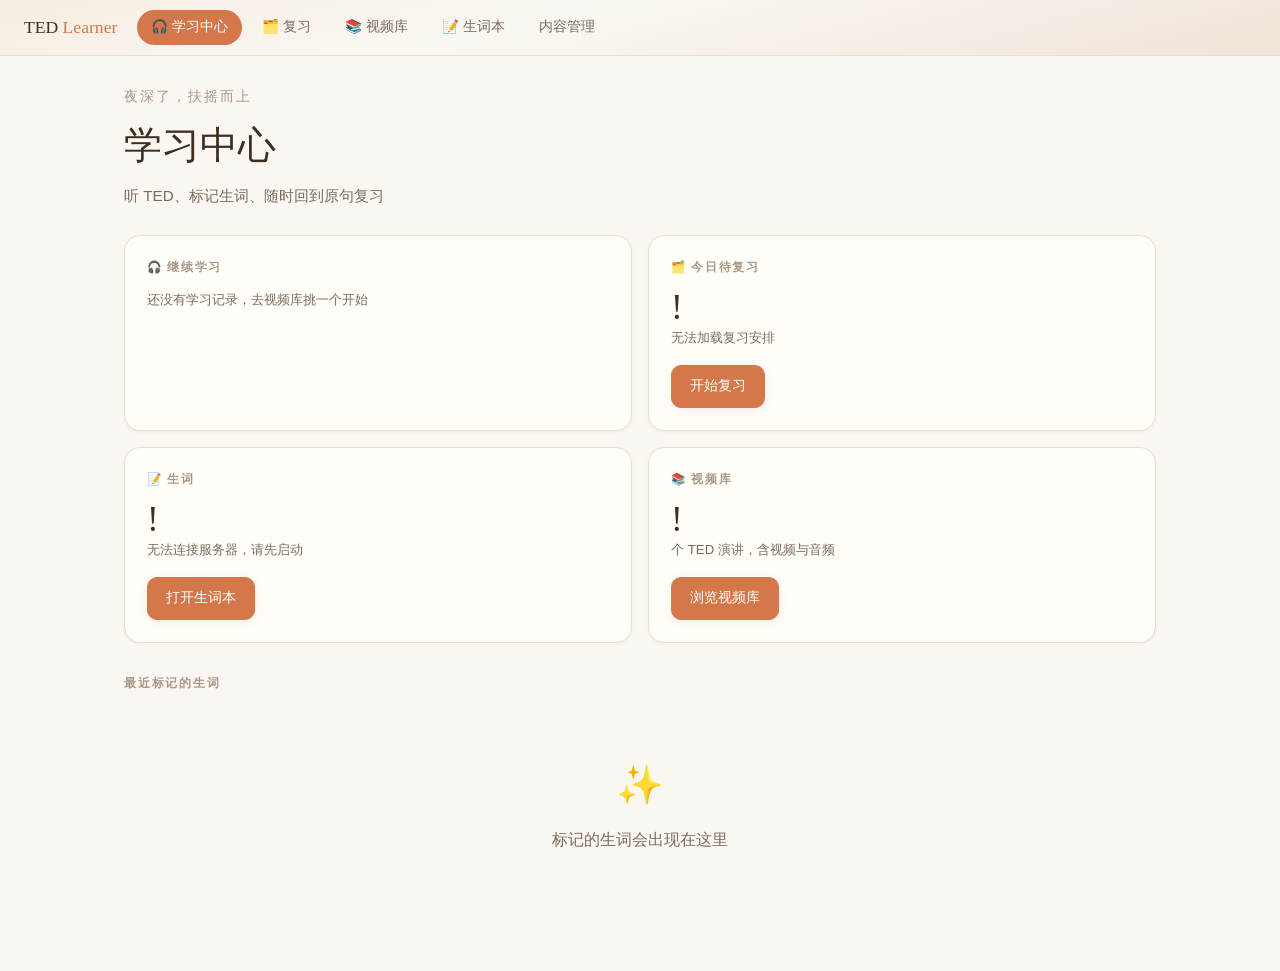
==== index.html @ 785b240b "发布英语学习平台现有功能（不含内部规划与进度文档）" ====
<!DOCTYPE html>
<html lang="zh-CN">
<head>
<meta charset="UTF-8">
<meta name="viewport" content="width=device-width, initial-scale=1.0">
<title>学习中心 · TED Learner</title>
<link rel="stylesheet" href="./assets/common.css">
<style>
.hero {
  margin-bottom: 26px;
}
.hero .greet {
  font-size: 0.85rem; color: var(--text-tertiary);
  text-transform: uppercase; letter-spacing: 2px;
  margin-bottom: 6px;
}
.hero h1 {
  font-family: Georgia, serif;
  font-size: 2.4rem; font-weight: 400;
  margin: 0 0 6px;
}
.hero p {
  color: var(--text-secondary);
  font-size: 0.95rem; margin: 0;
}

.dash-grid {
  display: grid;
  grid-template-columns: repeat(2, 1fr);
  gap: 16px;
  margin-bottom: 30px;
}
.dash-card {
  padding: 22px;
  display: flex; flex-direction: column;
}
.dash-card .dc-label {
  font-size: 0.72rem; color: var(--text-tertiary);
  text-transform: uppercase; letter-spacing: 1.6px;
  margin-bottom: 12px; font-weight: 600;
}
.dash-card .dc-title {
  font-family: Georgia, serif;
  font-size: 1.25rem; line-height: 1.35;
  margin-bottom: 6px;
}
.dash-card .dc-sub {
  font-size: 0.83rem; color: var(--text-secondary);
  margin-bottom: 16px;
}
.dash-card .dc-actions {
  margin-top: auto;
  display: flex; gap: 8px; flex-wrap: wrap;
}
.dash-card .dc-big {
  font-family: Georgia, serif;
  font-size: 2.2rem; line-height: 1.1;
}
.pos-chip {
  display: inline-block;
  font-size: 0.75rem; color: var(--accent);
  background: var(--accent-soft);
  padding: 2px 10px; border-radius: 10px;
  margin-bottom: 14px;
  font-variant-numeric: tabular-nums;
}

.section-label {
  font-size: 0.78rem; color: var(--text-tertiary);
  text-transform: uppercase; letter-spacing: 1.8px;
  font-weight: 600;
  margin-bottom: 12px;
}
.recent-list {
  display: flex; flex-direction: column; gap: 10px;
}
.recent-item {
  display: flex; align-items: center; gap: 14px;
  padding: 14px 20px;
  text-decoration: none; color: var(--text);
}
.recent-item:hover { border-color: var(--accent); box-shadow: var(--shadow-md); }
.recent-item .r-word {
  font-family: Georgia, serif;
  font-size: 1.1rem;
  flex: 0 0 150px;
}
.recent-item .r-sentence {
  font-size: 0.83rem; color: var(--text-secondary);
  flex: 1; min-width: 0;
  overflow: hidden; text-overflow: ellipsis; white-space: nowrap;
}
.recent-item .r-pos {
  font-size: 0.75rem; color: var(--text-tertiary);
  font-variant-numeric: tabular-nums;
  white-space: nowrap;
}

@media (max-width: 860px) {
  .dash-grid { grid-template-columns: 1fr; }
}
</style>
</head>
<body>

<div class="page">
  <div class="hero">
    <div class="greet" id="greet"></div>
    <h1>学习中心</h1>
    <p>听 TED、标记生词、随时回到原句复习</p>
  </div>

  <div class="dash-grid">
    <!-- Continue -->
    <div class="panel dash-card">
      <div class="dc-label">🎧 继续学习</div>
      <div id="continueBox">
        <div class="dc-sub" style="margin-bottom:0">还没有学习记录，去视频库挑一个开始</div>
      </div>
    </div>

    <!-- Review -->
    <div class="panel dash-card">
      <div class="dc-label">🗂️ 今日待复习</div>
      <div class="dc-big" id="reviewDue">–</div>
      <div class="dc-sub" id="reviewSub">个单词等着复习</div>
      <div class="dc-actions">
        <a class="btn btn-primary" href="./review.html">开始复习</a>
      </div>
    </div>

    <!-- Vocab -->
    <div class="panel dash-card">
      <div class="dc-label">📝 生词</div>
      <div class="dc-big" id="vocabTotal">–</div>
      <div class="dc-sub" id="vocabSub">个生词记录</div>
      <div class="dc-actions">
        <a class="btn btn-primary" href="./vocab.html">打开生词本</a>
      </div>
    </div>

    <!-- Library -->
    <div class="panel dash-card">
      <div class="dc-label">📚 视频库</div>
      <div class="dc-big" id="libraryTotal">–</div>
      <div class="dc-sub">个 TED 演讲，含视频与音频</div>
      <div class="dc-actions">
        <a class="btn btn-primary" href="./library.html">浏览视频库</a>
      </div>
    </div>
  </div>

  <div class="section-label">最近标记的生词</div>
  <div class="recent-list" id="recentList">
    <div class="empty-state"><div class="empty-icon">✨</div><div>标记的生词会出现在这里</div></div>
  </div>
</div>

<script src="./assets/common.js"></script>
<script>
// ----- Greeting -----
var h = new Date().getHours();
var greet = h < 6 ? '夜深了' : h < 12 ? '早上好' : h < 18 ? '下午好' : '晚上好';
document.getElementById('greet').textContent = greet + '，扶摇而上';

// ----- Continue learning (localStorage) -----
function renderContinue() {
  var last = null;
  try {
    last = JSON.parse(localStorage.getItem('ted:last') || 'null');
  } catch (e) {}
  var box = document.getElementById('continueBox');
  if (!last || !last.slug) return;

  var resumeUrl = './player.html?video=' + encodeURIComponent(last.slug) +
                  '&t=' + Math.floor(last.t || 0);
  var restartUrl = './player.html?video=' + encodeURIComponent(last.slug);
  box.innerHTML =
    '<div class="dc-title">' + App.escapeHtml(last.title || last.slug) + '</div>' +
    '<div class="pos-chip">上次听到 ' + App.fmtTime(last.t || 0) + '</div>' +
    '<div class="dc-actions">' +
      '<a class="btn btn-primary" href="' + resumeUrl + '">▶ 继续学习</a>' +
      '<a class="btn" href="' + restartUrl + '">从头开始</a>' +
    '</div>';
}

// ----- Vocab data -----
function ctxLink(e) {
  return './player.html?video=' + encodeURIComponent(e.slug) +
         '&t=' + Math.floor(e.t);
}

App.getVocab().then(function (entries) {
  document.getElementById('vocabTotal').textContent = entries.length;
  var distinct = {};
  entries.forEach(function (e) { distinct[e.word.toLowerCase()] = true; });
  document.getElementById('vocabSub').textContent =
    entries.length + ' 个记录 · ' + Object.keys(distinct).length + ' 个不同单词';

  var list = document.getElementById('recentList');
  if (entries.length === 0) return;

  var recent = entries.slice().sort(function (a, b) {
    return (b.created || '').localeCompare(a.created || '');
  }).slice(0, 6);

  var html = '';
  recent.forEach(function (e) {
    html += '<a class="panel recent-item" href="' + ctxLink(e) + '">' +
      '<span class="r-word">' + App.escapeHtml(e.word) + '</span>' +
      '<span class="r-sentence">' + App.escapeHtml(e.sentence || '') + '</span>' +
      '<span class="r-pos">' + App.fmtTime(e.t) + '</span>' +
    '</a>';
  });
  list.innerHTML = html;
}).catch(function () {
  document.getElementById('vocabTotal').textContent = '!';
  document.getElementById('vocabSub').textContent = '无法连接服务器，请先启动';
});

App.getReview().then(function (data) {
  var stats = data.stats || {};
  document.getElementById('reviewDue').textContent = stats.due_today || 0;
  var sub = document.getElementById('reviewSub');
  if (!stats.total) sub.textContent = '先在字幕中标记想学的单词';
  else if (stats.due_today) sub.textContent = '个单词今天需复习 · ' + stats.due + ' 个现在可复习';
  else if (stats.next_due_at) sub.textContent = '下次复习：' + new Date(stats.next_due_at).toLocaleString('zh-CN');
  else sub.textContent = '目前没有待复习单词';
}).catch(function () {
  document.getElementById('reviewDue').textContent = '!';
  document.getElementById('reviewSub').textContent = '无法加载复习安排';
});

App.apiGet('/api/videos').then(function (data) {
  document.getElementById('libraryTotal').textContent = data.videos.length;
}).catch(function () { document.getElementById('libraryTotal').textContent = '!'; });

renderContinue();
</script>
</body>
</html>
---- assets/common.css ----
/* ===== TedLib shared theme variables (warm / cool) ===== */
:root {
  --bg: #faf7f2;
  --bg-secondary: #f3efe8;
  --card-bg: #fffdf8;
  --card-hover: #fffefc;
  --text: #3d2e1f;
  --text-secondary: #7a6b5c;
  --text-tertiary: #a89885;
  --accent: #d4784c;
  --accent-hover: #c06840;
  --accent-glow: rgba(212, 120, 76, 0.12);
  --accent-soft: rgba(212, 120, 76, 0.08);
  --border: #e8dfd3;
  --border-hover: #d4c8b6;
  --tag-bg: #f3efe8;
  --tag-text: #8b7355;
  --shadow-sm: 0 1px 3px rgba(61, 46, 31, 0.06);
  --shadow-md: 0 4px 16px rgba(61, 46, 31, 0.08);
  --shadow-lg: 0 12px 40px rgba(61, 46, 31, 0.10);
  --grain-opacity: 0.03;
  --gradient-header: linear-gradient(165deg, #f5ede0 0%, #faf7f2 40%, #efe5d8 100%);
  --card-badge-bg: rgba(212, 120, 76, 0.1);
  --card-badge-text: #b85d30;
  --highlight-bg: rgba(212, 120, 76, 0.12);
  --highlight-border: #d4784c;
}
[data-theme="cool"] {
  --bg: #0c0e14;
  --bg-secondary: #12151d;
  --card-bg: #181b25;
  --card-hover: #1c1f2a;
  --text: #e2e4eb;
  --text-secondary: #9398a8;
  --text-tertiary: #62687a;
  --accent: #8bafe0;
  --accent-hover: #7a9fd4;
  --accent-glow: rgba(139, 175, 224, 0.10);
  --accent-soft: rgba(139, 175, 224, 0.06);
  --border: #222636;
  --border-hover: #2e3348;
  --tag-bg: #1e2230;
  --tag-text: #8a90a8;
  --shadow-sm: 0 1px 3px rgba(0, 0, 0, 0.18);
  --shadow-md: 0 4px 16px rgba(0, 0, 0, 0.25);
  --shadow-lg: 0 12px 40px rgba(0, 0, 0, 0.35);
  --grain-opacity: 0.04;
  --gradient-header: linear-gradient(165deg, #141820 0%, #0c0e14 40%, #10141e 100%);
  --card-badge-bg: rgba(139, 175, 224, 0.12);
  --card-badge-text: #8bafe0;
  --highlight-bg: rgba(139, 175, 224, 0.12);
  --highlight-border: #8bafe0;
}

/* ===== Base ===== */
*, *::before, *::after { box-sizing: border-box; }
[hidden] { display: none !important; }
html { scroll-behavior: smooth; }
body {
  margin: 0;
  font-family: -apple-system, BlinkMacSystemFont, 'Segoe UI', sans-serif;
  background: var(--bg);
  color: var(--text);
  line-height: 1.65;
  font-weight: 400;
  transition: background 0.5s ease, color 0.5s ease;
  -webkit-font-smoothing: antialiased;
}

/* ===== Shared navigation ===== */
.app-nav {
  position: sticky; top: 0; z-index: 100;
  display: flex; align-items: center; gap: 6px;
  padding: 10px 24px;
  background: var(--gradient-header);
  border-bottom: 1px solid var(--border);
  transition: background 0.5s ease, border-color 0.5s ease;
  overflow-x: auto;
}
.app-nav .brand {
  font-family: Georgia, serif;
  font-size: 1.1rem; font-weight: 400;
  color: var(--text); text-decoration: none;
  margin-right: 14px; white-space: nowrap;
}
.app-nav .brand span { color: var(--accent); }
.app-nav .nav-link {
  color: var(--text-secondary); text-decoration: none;
  font-size: 0.86rem; font-weight: 500;
  padding: 6px 14px; border-radius: 18px;
  transition: all 0.25s ease;
  white-space: nowrap;
}
.app-nav .nav-link:hover { background: var(--accent-soft); color: var(--text); }
.app-nav .nav-link.active { background: var(--accent); color: #fff; }
.app-nav .nav-spacer { flex: 1; }

/* ===== Page scaffold ===== */
.page {
  max-width: 1080px;
  margin: 0 auto;
  padding: 30px 24px 70px;
}
.page-title {
  font-family: Georgia, serif;
  font-size: 2.1rem; font-weight: 400;
  margin: 0 0 4px;
}
.page-sub {
  color: var(--text-secondary);
  font-size: 0.92rem;
  margin: 0 0 26px;
}

/* ===== Panels & buttons ===== */
.panel {
  background: var(--card-bg);
  border: 1px solid var(--border);
  border-radius: 16px;
  box-shadow: var(--shadow-sm);
  transition: border-color 0.3s ease, box-shadow 0.3s ease;
}
.btn {
  display: inline-flex; align-items: center; gap: 6px;
  padding: 9px 18px;
  border: 1px solid var(--border);
  border-radius: 10px;
  background: transparent; color: var(--text);
  font-family: inherit; font-size: 0.85rem; font-weight: 500;
  cursor: pointer; text-decoration: none;
  transition: all 0.25s ease;
}
.btn:hover { border-color: var(--accent); background: var(--accent-soft); transform: translateY(-1px); }
.btn-primary {
  background: var(--accent); border-color: var(--accent);
  color: #fff; box-shadow: 0 2px 8px var(--accent-glow);
}
.btn-primary:hover { background: var(--accent-hover); border-color: var(--accent-hover); }

/* ===== Form bits ===== */
.search-input {
  padding: 10px 18px;
  border: 1px solid var(--border);
  border-radius: 22px;
  background: var(--card-bg); color: var(--text);
  font-family: inherit; font-size: 0.88rem;
  width: 280px; max-width: 100%;
  transition: border-color 0.25s ease;
}
.search-input:focus { outline: none; border-color: var(--accent); }
.mini-toggle {
  padding: 8px 16px;
  border: 1px solid var(--border);
  border-radius: 20px;
  background: var(--card-bg); color: var(--text);
  font-family: inherit; font-size: 0.83rem;
  cursor: pointer; white-space: nowrap;
  transition: all 0.25s ease;
}
.mini-toggle:hover { border-color: var(--accent); background: var(--accent-soft); }

/* ===== Highlight in context sentences ===== */
mark {
  background: var(--highlight-bg);
  color: inherit;
  border-radius: 3px;
  padding: 0 2px;
}

/* ===== Empty state ===== */
.empty-state {
  text-align: center;
  color: var(--text-secondary);
  padding: 48px 24px;
}
.empty-state .empty-icon { font-size: 2.4rem; margin-bottom: 10px; }

/* ===== Grain overlay (same texture as player) ===== */
body.grain::after {
  content: '';
  position: fixed; inset: 0; pointer-events: none; z-index: 9999;
  opacity: var(--grain-opacity);
  background-image: url("data:image/svg+xml,%3Csvg viewBox='0 0 256 256' xmlns='http://www.w3.org/2000/svg'%3E%3Cfilter id='n'%3E%3CfeTurbulence type='fractalNoise' baseFrequency='0.85' numOctaves='4' stitch='stitch'/%3E%3C/filter%3E%3Crect width='100%25' height='100%25' filter='url(%23n)'/%3E%3C/svg%3E");
  transition: opacity 0.5s ease;
}
/* Dictionary blocks used by the player and vocabulary book. */
.dict-source { font-size: .72rem; color: var(--text-tertiary); margin-bottom: 8px; }
.dict-field { display: flex; gap: 8px; margin: 6px 0; font-size: .81rem; line-height: 1.45; }
.dict-label { flex: 0 0 34px; color: var(--text-tertiary); }
.dict-field > span:last-child { min-width: 0; overflow-wrap: anywhere; white-space: normal; }
.dict-error { color: #b34838; font-size: .8rem; line-height: 1.4; }
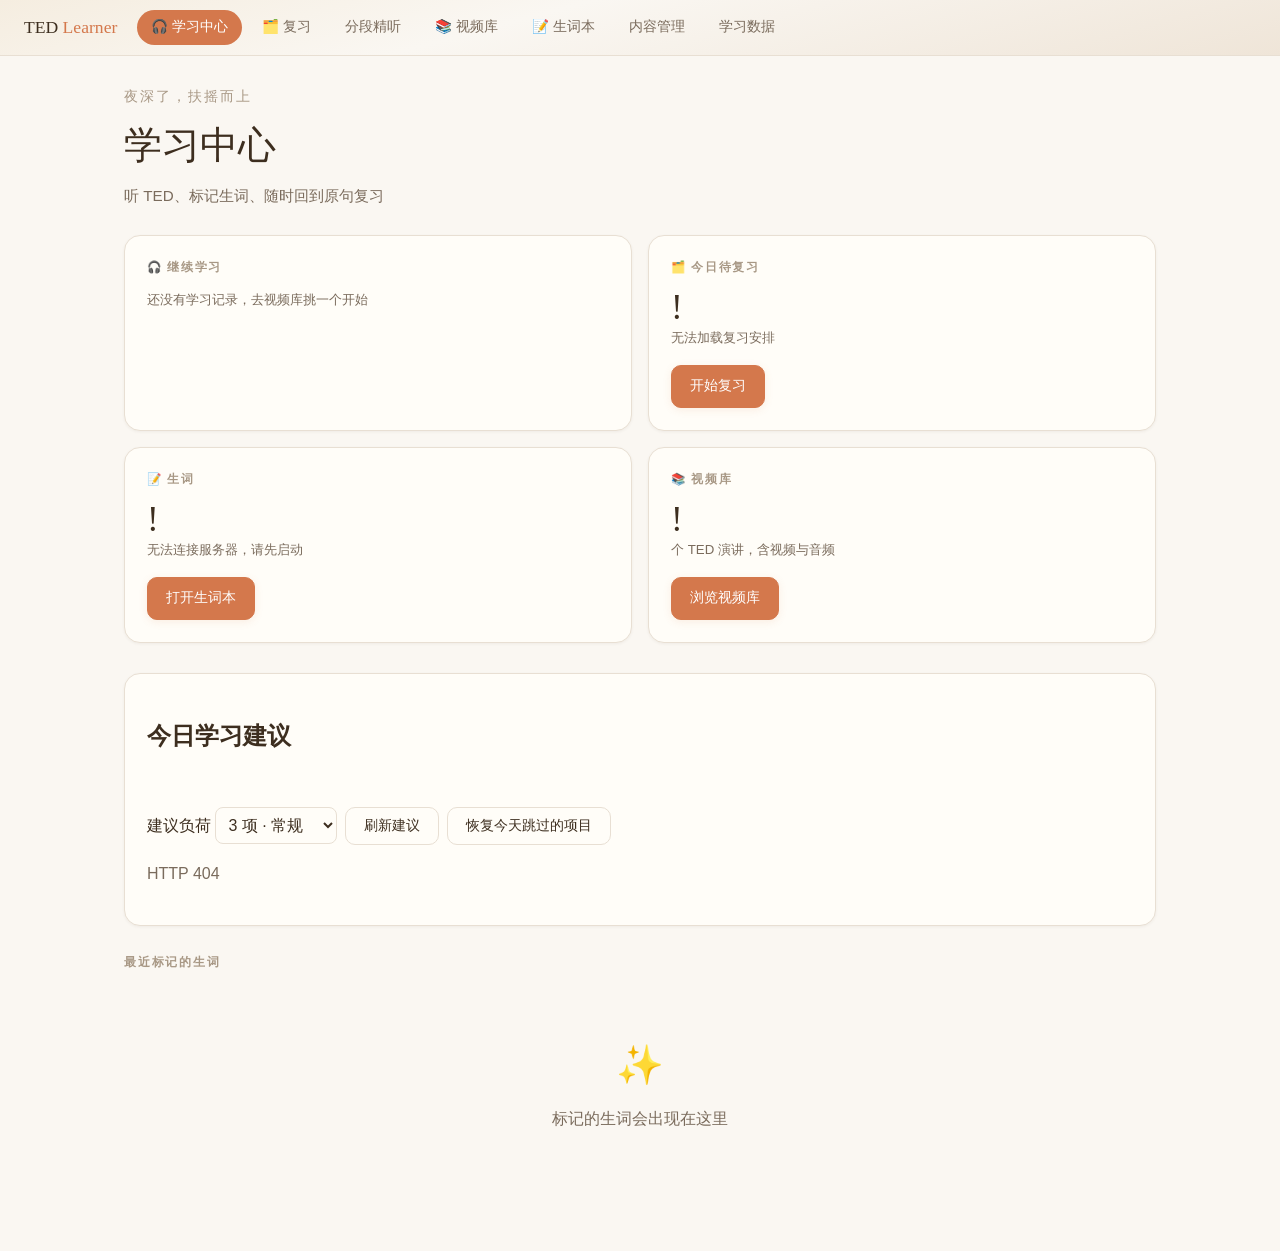
==== commit 7f146eed: "迭代六：实现每日学习建议与语境复习闭环" ====
--- a/index.html
+++ b/index.html
@@ -150,6 +150,7 @@
     </div>
   </div>
 
+  <section class="panel dash-card" id="dailyPlan"><h2>今日学习建议</h2><p id="planProgress"></p><div class="dc-actions"><label>建议负荷 <select id="planQuota" aria-label="建议负荷"><option value="1">1 项 · 轻量</option><option value="3" selected>3 项 · 常规</option><option value="5">5 项 · 进阶</option><option value="10">10 项 · 充足</option></select></label><button class="btn" id="refreshPlan">刷新建议</button><button class="btn" id="restoreSkipped" disabled>恢复今天跳过的项目</button></div><div id="planItems"></div><p id="planStatus" role="status" aria-live="polite"></p></section>
   <div class="section-label">最近标记的生词</div>
   <div class="recent-list" id="recentList">
     <div class="empty-state"><div class="empty-icon">✨</div><div>标记的生词会出现在这里</div></div>
@@ -157,6 +158,7 @@
 </div>
 
 <script src="./assets/common.js"></script>
+<script src="./assets/study-plan.js"></script>
 <script>
 // ----- Greeting -----
 var h = new Date().getHours();
--- a/assets/common.css
+++ b/assets/common.css
@@ -55,6 +55,11 @@
 /* ===== Base ===== */
 *, *::before, *::after { box-sizing: border-box; }
 [hidden] { display: none !important; }
+.word-audio { display: flex; align-items: center; gap: 10px; flex-wrap: wrap; }
+.pronunciation-control { display: inline-flex; align-items: center; gap: 8px; flex-wrap: wrap; }
+.pronunciation-btn { border: 1px solid var(--border); border-radius: 8px; padding: 5px 10px; background: var(--card-bg); color: var(--text); font: inherit; font-size: .8rem; cursor: pointer; white-space: nowrap; }
+.pronunciation-btn:hover, .pronunciation-btn:focus-visible { border-color: var(--accent); background: var(--accent-soft); }
+.pronunciation-status { font-size: .75rem; color: var(--text-secondary); overflow-wrap: anywhere; }
 html { scroll-behavior: smooth; }
 body {
   margin: 0;
@@ -94,6 +99,7 @@
 .app-nav .nav-link:hover { background: var(--accent-soft); color: var(--text); }
 .app-nav .nav-link.active { background: var(--accent); color: #fff; }
 .app-nav .nav-spacer { flex: 1; }
+.plan-item{padding:18px 0;border-top:1px solid var(--border)}.plan-item h3{margin:0 0 8px}.plan-item p,#planProgress,#planStatus{color:var(--text-secondary);overflow-wrap:anywhere}.plan-item .btn{margin-right:8px;margin-bottom:8px}#dailyPlan{margin-bottom:26px}#planQuota{font:inherit;max-width:100%;padding:8px;background:var(--card-bg);color:var(--text);border:1px solid var(--border);border-radius:8px}.context-task{margin:20px 0;display:grid;gap:10px}.context-task textarea,.context-task select{width:100%;min-width:0;font:inherit;padding:10px;background:var(--card-bg);color:var(--text);border:1px solid var(--border);border-radius:8px}.context-task p{margin:0;overflow-wrap:anywhere}
 
 /* ===== Page scaffold ===== */
 .page {
